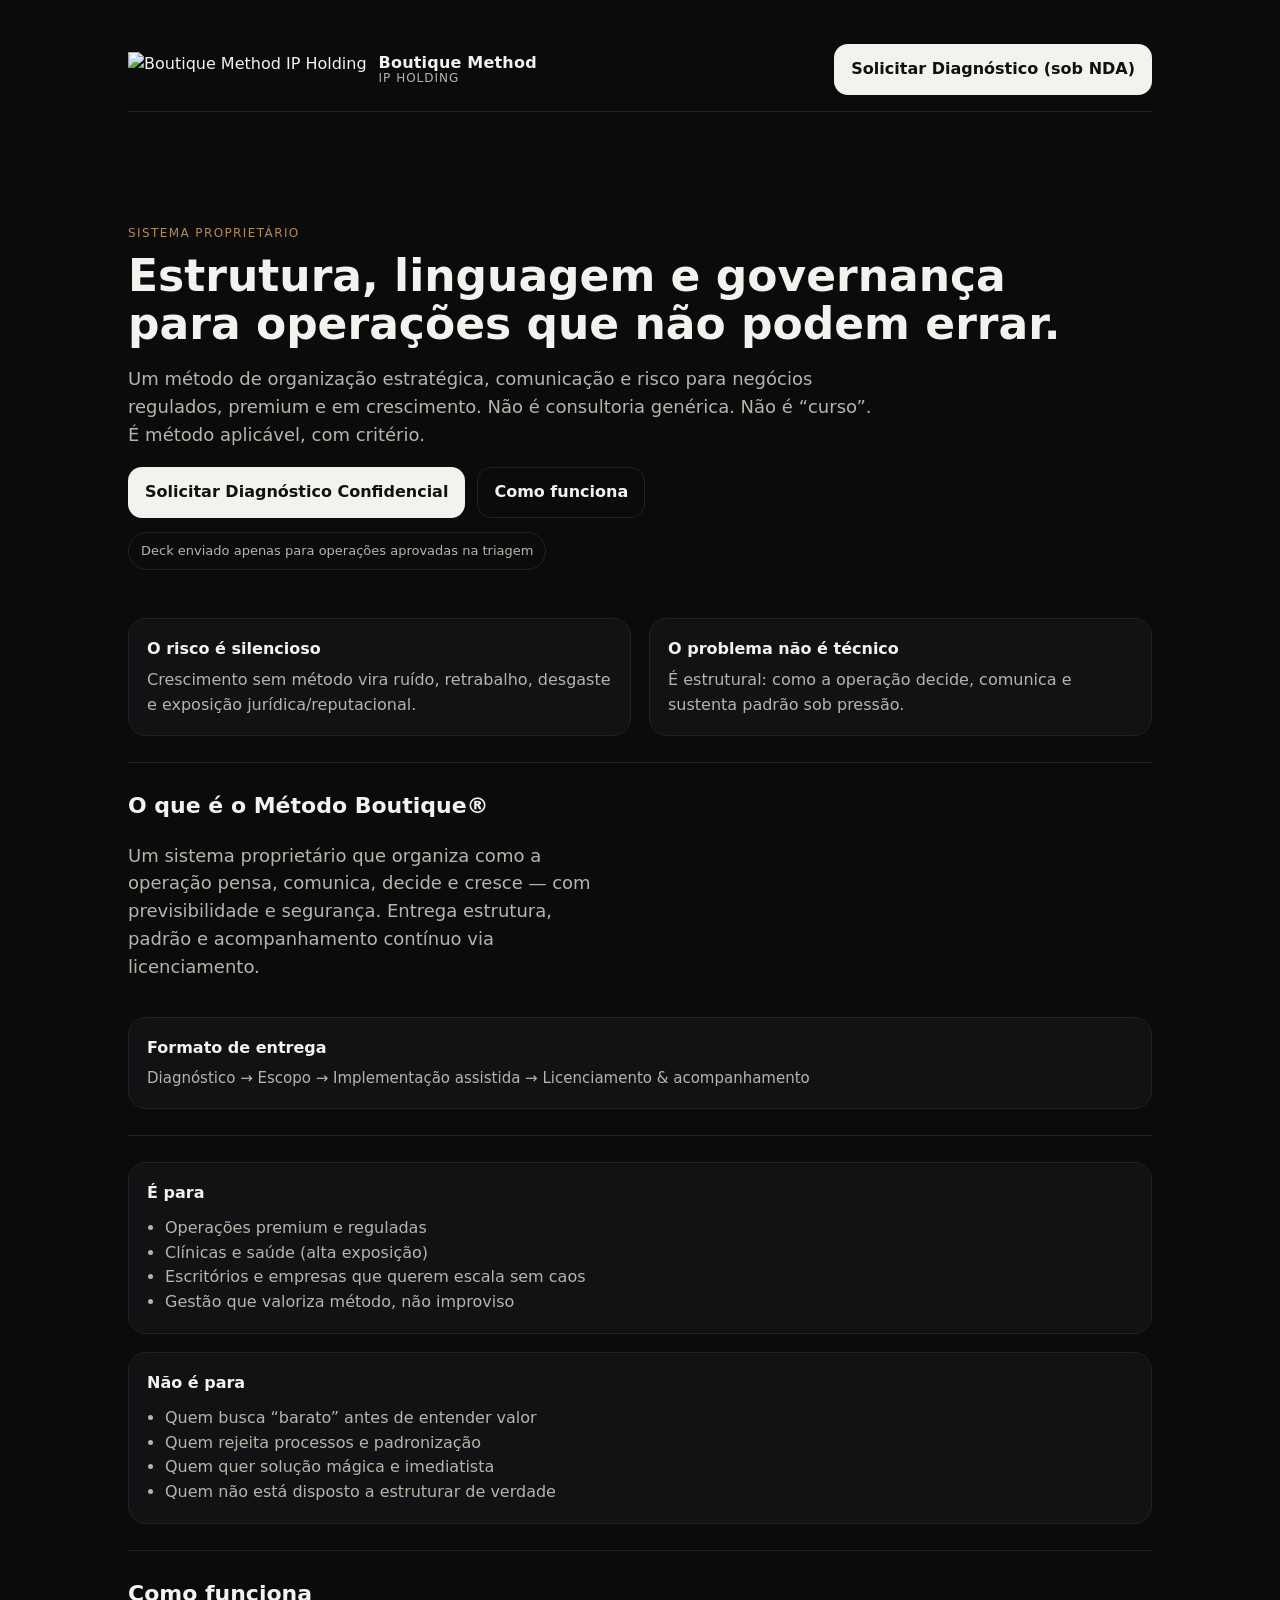
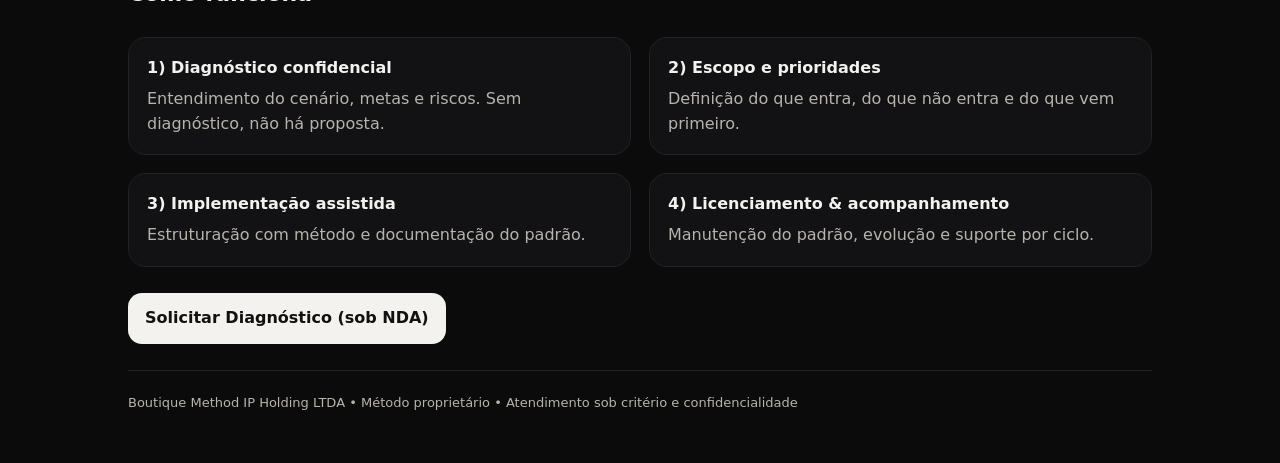
==== index.html @ 3e7aba1d "Add files via upload" ====
<!doctype html><html lang="pt-BR"><head><meta charset="utf-8"/><meta name="viewport" content="width=device-width,initial-scale=1"/><title>Método Boutique® | Boutique Method IP Holding</title><meta name="description" content="Estrutura, linguagem e governança para operações premium e reguladas."/><link rel="stylesheet" href="styles.css"/></head><body><header class="wrap"><nav class="nav"><a class="brand" href="index.html" aria-label="Boutique Method IP Holding"><img src="assets/logo-oficial.png" alt="Boutique Method IP Holding"/><div class="txt"><b>Boutique Method</b><span>IP HOLDING</span></div></a><a class="btn primary" href="diagnostico.html">Solicitar Diagnóstico (sob NDA)</a></nav></header><main class="wrap"><section style="padding:56px 0 22px"><div class="kicker">Sistema proprietário</div><h1>Estrutura, linguagem e governança<br/>para operações que não podem errar.</h1><p class="lead">Um método de organização estratégica, comunicação e risco para negócios regulados, premium e em crescimento. Não é consultoria genérica. Não é “curso”. É método aplicável, com critério.</p><div class="cta"><a class="btn primary" href="diagnostico.html">Solicitar Diagnóstico Confidencial</a><a class="btn ghost" href="#como-funciona">Como funciona</a></div><div style="margin-top:14px"><span class="pill">Deck enviado apenas para operações aprovadas na triagem</span></div></section><section class="grid" aria-label="Pilares macro"><div class="card"><h3>O risco é silencioso</h3><p>Crescimento sem método vira ruído, retrabalho, desgaste e exposição jurídica/reputacional.</p></div><div class="card"><h3>O problema não é técnico</h3><p>É estrutural: como a operação decide, comunica e sustenta padrão sob pressão.</p></div></section><section class="section" id="o-que-e"><div class="two"><div><h2>O que é o Método Boutique®</h2><p class="lead">Um sistema proprietário que organiza como a operação pensa, comunica, decide e cresce — com previsibilidade e segurança. Entrega estrutura, padrão e acompanhamento contínuo via licenciamento.</p></div><div class="card"><h3>Formato de entrega</h3><p class="lead" style="font-size:15px;margin:0">Diagnóstico → Escopo → Implementação assistida → Licenciamento & acompanhamento</p></div></div></section><section class="section" id="para-quem"><div class="two"><div class="card"><h3>É para</h3><ul class="list"><li>Operações premium e reguladas</li><li>Clínicas e saúde (alta exposição)</li><li>Escritórios e empresas que querem escala sem caos</li><li>Gestão que valoriza método, não improviso</li></ul></div><div class="card"><h3>Não é para</h3><ul class="list"><li>Quem busca “barato” antes de entender valor</li><li>Quem rejeita processos e padronização</li><li>Quem quer solução mágica e imediatista</li><li>Quem não está disposto a estruturar de verdade</li></ul></div></div></section><section class="section" id="como-funciona"><h2>Como funciona</h2><div class="grid"><div class="card"><h3>1) Diagnóstico confidencial</h3><p>Entendimento do cenário, metas e riscos. Sem diagnóstico, não há proposta.</p></div><div class="card"><h3>2) Escopo e prioridades</h3><p>Definição do que entra, do que não entra e do que vem primeiro.</p></div><div class="card"><h3>3) Implementação assistida</h3><p>Estruturação com método e documentação do padrão.</p></div><div class="card"><h3>4) Licenciamento & acompanhamento</h3><p>Manutenção do padrão, evolução e suporte por ciclo.</p></div></div><div class="cta" style="margin-top:18px"><a class="btn primary" href="diagnostico.html">Solicitar Diagnóstico (sob NDA)</a></div></section><footer class="footer">Boutique Method IP Holding LTDA • Método proprietário • Atendimento sob critério e confidencialidade</footer></main></body></html>
---- styles.css ----
:root{--bg:#0b0b0c;--card:#121214;--fg:#f3f2ef;--mut:#b8b4ab;--line:#222227;--gold:#b08d57;--bad:#ff6b6b;}
*{box-sizing:border-box}html,body{height:100%}
body{margin:0;font-family:system-ui,-apple-system,Segoe UI,Roboto,Inter,Arial,sans-serif;background:var(--bg);color:var(--fg);line-height:1.55}
a{color:inherit;text-decoration:none}
.wrap{max-width:1080px;margin:0 auto;padding:28px}
.nav{display:flex;align-items:center;justify-content:space-between;gap:16px;padding:16px 0;border-bottom:1px solid var(--line)}
.brand{display:flex;align-items:center;gap:12px;min-width:0}
.brand img{height:34px;width:auto;display:block}
.brand .txt{display:flex;flex-direction:column;line-height:1.1}
.brand .txt b{letter-spacing:.2px}.brand .txt span{color:var(--mut);font-size:12px;letter-spacing:1px;text-transform:uppercase}
.btn{display:inline-flex;align-items:center;justify-content:center;padding:12px 16px;border-radius:14px;font-weight:650;border:1px solid transparent}
.btn.primary{background:var(--fg);color:#111}.btn.ghost{background:transparent;border-color:var(--line);color:var(--fg)}
.kicker{color:var(--gold);text-transform:uppercase;letter-spacing:1.4px;font-size:12px}
h1{font-size:44px;line-height:1.08;margin:10px 0 12px}h2{font-size:22px;margin:0 0 10px}
.lead{color:var(--mut);font-size:18px;max-width:760px}
.cta{display:flex;gap:12px;flex-wrap:wrap;margin-top:16px}
.grid{display:grid;grid-template-columns:repeat(12,1fr);gap:18px;margin:26px 0}
.card{grid-column:span 6;background:var(--card);border:1px solid var(--line);border-radius:18px;padding:18px}
.card h3{margin:0 0 6px;font-size:16px}.card p{margin:0;color:var(--mut)}
.section{padding:26px 0;border-top:1px solid var(--line)}
.two{display:grid;grid-template-columns:1fr 1fr;gap:18px}
.list{margin:10px 0 0;padding-left:18px;color:var(--mut)}
.footer{padding:22px 0;color:var(--mut);border-top:1px solid var(--line);font-size:13px}
.form-card{background:var(--card);border:1px solid var(--line);border-radius:18px;padding:18px;margin:16px 0}
label{display:block;margin:12px 0 6px;color:var(--mut);font-size:13px}
input,select,textarea{width:100%;padding:12px 12px;border-radius:14px;border:1px solid var(--line);background:#0f0f12;color:var(--fg);outline:none}
textarea{min-height:110px;resize:vertical}
.row{display:grid;grid-template-columns:1fr 1fr;gap:12px}
.hint{font-size:13px;color:var(--mut);margin-top:10px}
.warn{color:var(--mut);border-left:3px solid var(--bad);padding-left:12px}
.pill{display:inline-flex;align-items:center;gap:8px;padding:8px 12px;border-radius:999px;border:1px solid var(--line);color:var(--mut);font-size:13px}
@media (max-width:820px){h1{font-size:34px}.card{grid-column:span 12}.two{grid-template-columns:1fr}.row{grid-template-columns:1fr}.brand .txt span{display:none}}
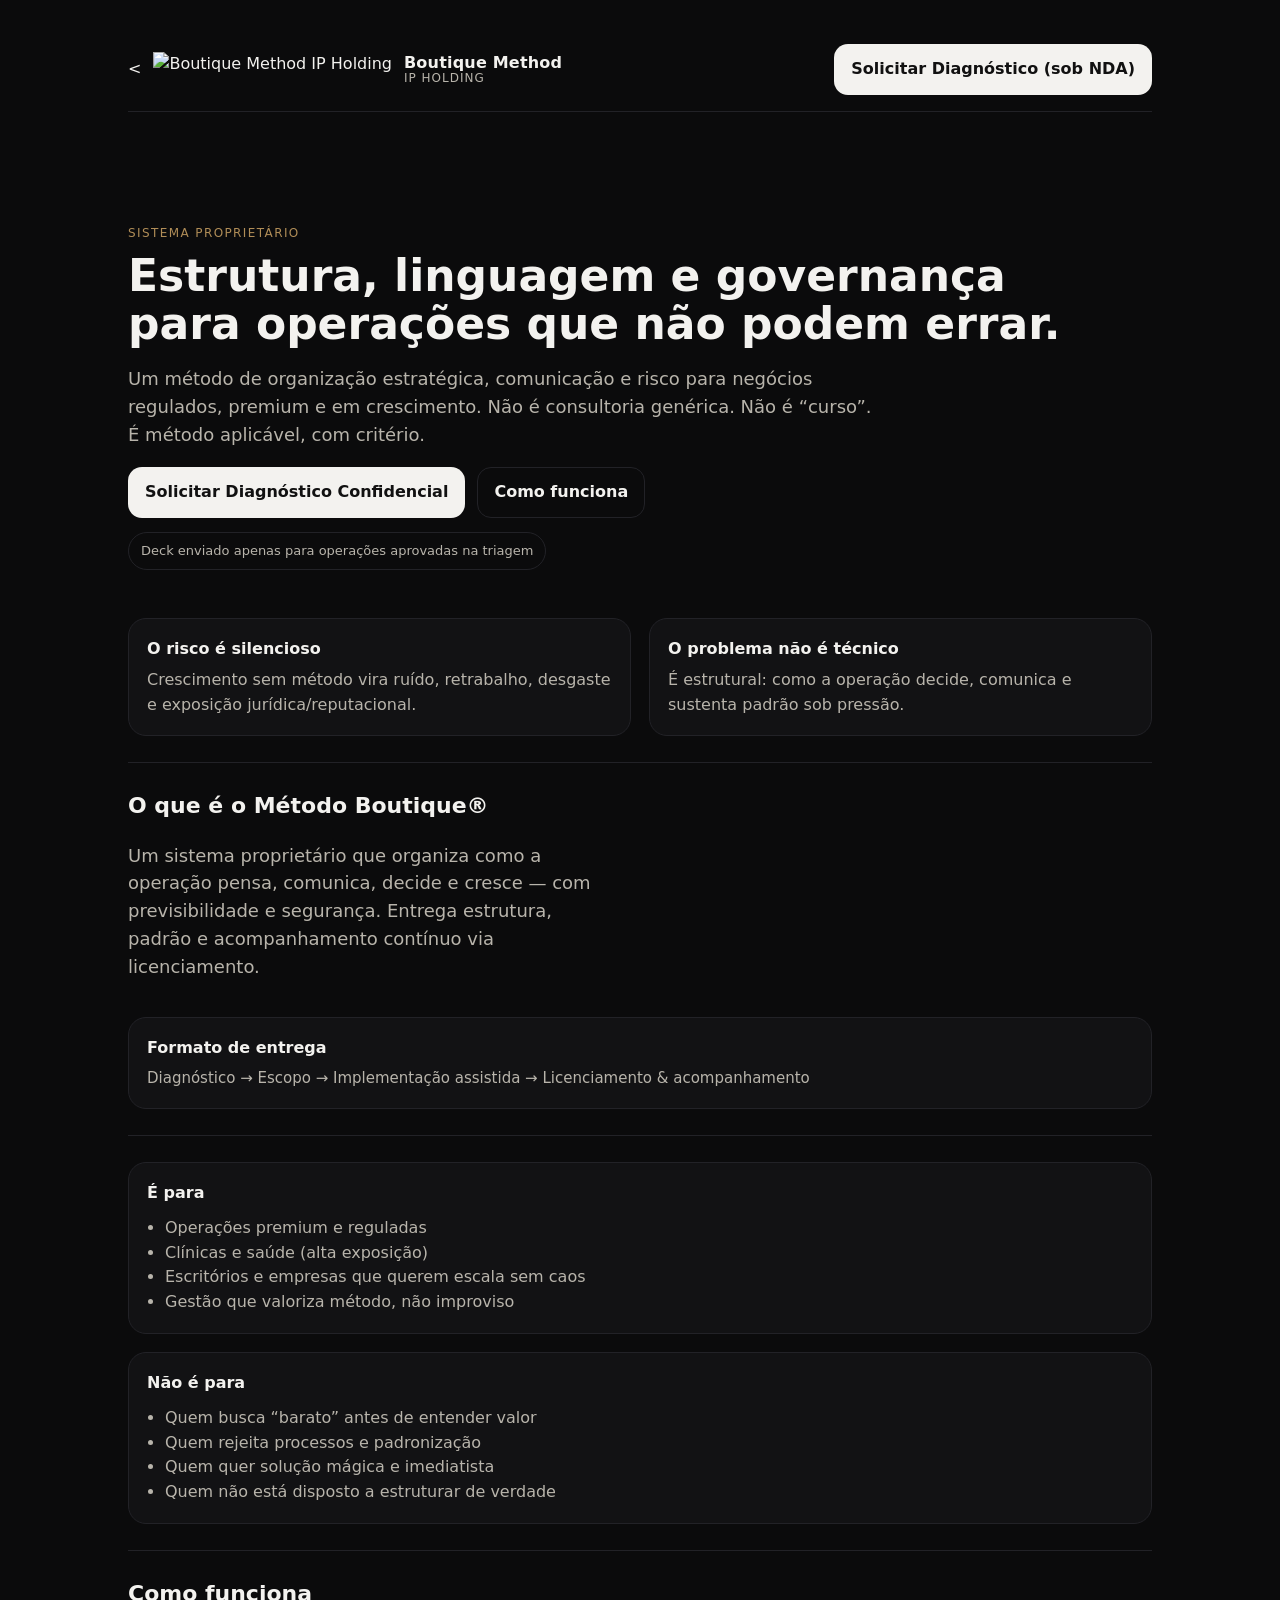
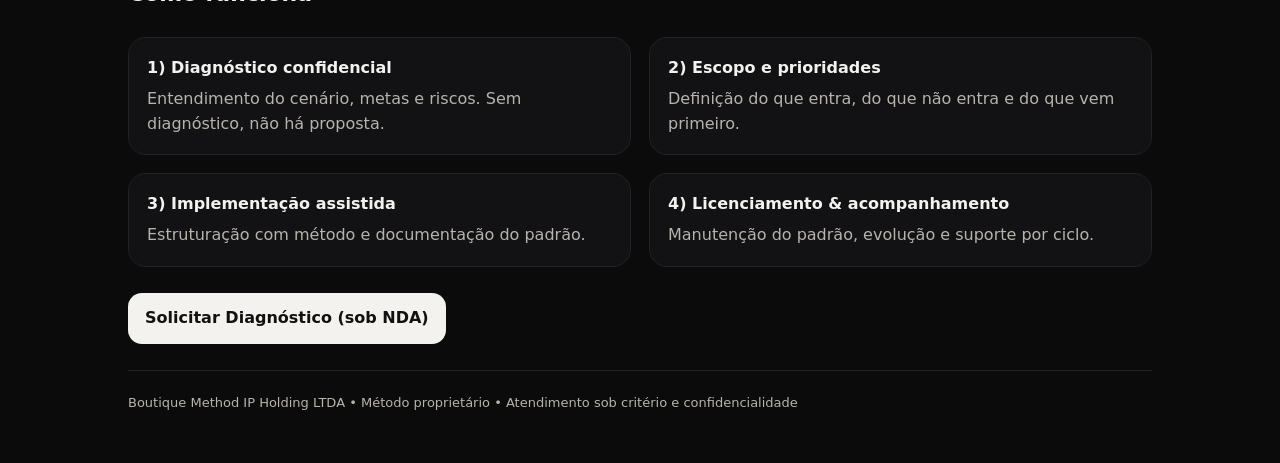
==== commit 6c861b79: "Update index.html" ====
--- a/index.html
+++ b/index.html
@@ -1 +1,2 @@
-<!doctype html><html lang="pt-BR"><head><meta charset="utf-8"/><meta name="viewport" content="width=device-width,initial-scale=1"/><title>Método Boutique® | Boutique Method IP Holding</title><meta name="description" content="Estrutura, linguagem e governança para operações premium e reguladas."/><link rel="stylesheet" href="styles.css"/></head><body><header class="wrap"><nav class="nav"><a class="brand" href="index.html" aria-label="Boutique Method IP Holding"><img src="assets/logo-oficial.png" alt="Boutique Method IP Holding"/><div class="txt"><b>Boutique Method</b><span>IP HOLDING</span></div></a><a class="btn primary" href="diagnostico.html">Solicitar Diagnóstico (sob NDA)</a></nav></header><main class="wrap"><section style="padding:56px 0 22px"><div class="kicker">Sistema proprietário</div><h1>Estrutura, linguagem e governança<br/>para operações que não podem errar.</h1><p class="lead">Um método de organização estratégica, comunicação e risco para negócios regulados, premium e em crescimento. Não é consultoria genérica. Não é “curso”. É método aplicável, com critério.</p><div class="cta"><a class="btn primary" href="diagnostico.html">Solicitar Diagnóstico Confidencial</a><a class="btn ghost" href="#como-funciona">Como funciona</a></div><div style="margin-top:14px"><span class="pill">Deck enviado apenas para operações aprovadas na triagem</span></div></section><section class="grid" aria-label="Pilares macro"><div class="card"><h3>O risco é silencioso</h3><p>Crescimento sem método vira ruído, retrabalho, desgaste e exposição jurídica/reputacional.</p></div><div class="card"><h3>O problema não é técnico</h3><p>É estrutural: como a operação decide, comunica e sustenta padrão sob pressão.</p></div></section><section class="section" id="o-que-e"><div class="two"><div><h2>O que é o Método Boutique®</h2><p class="lead">Um sistema proprietário que organiza como a operação pensa, comunica, decide e cresce — com previsibilidade e segurança. Entrega estrutura, padrão e acompanhamento contínuo via licenciamento.</p></div><div class="card"><h3>Formato de entrega</h3><p class="lead" style="font-size:15px;margin:0">Diagnóstico → Escopo → Implementação assistida → Licenciamento & acompanhamento</p></div></div></section><section class="section" id="para-quem"><div class="two"><div class="card"><h3>É para</h3><ul class="list"><li>Operações premium e reguladas</li><li>Clínicas e saúde (alta exposição)</li><li>Escritórios e empresas que querem escala sem caos</li><li>Gestão que valoriza método, não improviso</li></ul></div><div class="card"><h3>Não é para</h3><ul class="list"><li>Quem busca “barato” antes de entender valor</li><li>Quem rejeita processos e padronização</li><li>Quem quer solução mágica e imediatista</li><li>Quem não está disposto a estruturar de verdade</li></ul></div></div></section><section class="section" id="como-funciona"><h2>Como funciona</h2><div class="grid"><div class="card"><h3>1) Diagnóstico confidencial</h3><p>Entendimento do cenário, metas e riscos. Sem diagnóstico, não há proposta.</p></div><div class="card"><h3>2) Escopo e prioridades</h3><p>Definição do que entra, do que não entra e do que vem primeiro.</p></div><div class="card"><h3>3) Implementação assistida</h3><p>Estruturação com método e documentação do padrão.</p></div><div class="card"><h3>4) Licenciamento & acompanhamento</h3><p>Manutenção do padrão, evolução e suporte por ciclo.</p></div></div><div class="cta" style="margin-top:18px"><a class="btn primary" href="diagnostico.html">Solicitar Diagnóstico (sob NDA)</a></div></section><footer class="footer">Boutique Method IP Holding LTDA • Método proprietário • Atendimento sob critério e confidencialidade</footer></main></body></html>+<!doctype html><html lang="pt-BR"><head><meta charset="utf-8"/><meta name="viewport" content="width=device-width,initial-scale=1"/><title>Método Boutique® | Boutique Method IP Holding</title><meta name="description" content="Estrutura, linguagem e governança para operações premium e reguladas."/><link rel="stylesheet" href="styles.css"/></head><body><header class="wrap"><nav class="nav"><a class="brand" href="index.html" aria-label="Boutique Method IP Holding"><<img src="assets/Logo_Boutique_Method_IP_Oficial.png" ...
+" alt="Boutique Method IP Holding"/><div class="txt"><b>Boutique Method</b><span>IP HOLDING</span></div></a><a class="btn primary" href="diagnostico.html">Solicitar Diagnóstico (sob NDA)</a></nav></header><main class="wrap"><section style="padding:56px 0 22px"><div class="kicker">Sistema proprietário</div><h1>Estrutura, linguagem e governança<br/>para operações que não podem errar.</h1><p class="lead">Um método de organização estratégica, comunicação e risco para negócios regulados, premium e em crescimento. Não é consultoria genérica. Não é “curso”. É método aplicável, com critério.</p><div class="cta"><a class="btn primary" href="diagnostico.html">Solicitar Diagnóstico Confidencial</a><a class="btn ghost" href="#como-funciona">Como funciona</a></div><div style="margin-top:14px"><span class="pill">Deck enviado apenas para operações aprovadas na triagem</span></div></section><section class="grid" aria-label="Pilares macro"><div class="card"><h3>O risco é silencioso</h3><p>Crescimento sem método vira ruído, retrabalho, desgaste e exposição jurídica/reputacional.</p></div><div class="card"><h3>O problema não é técnico</h3><p>É estrutural: como a operação decide, comunica e sustenta padrão sob pressão.</p></div></section><section class="section" id="o-que-e"><div class="two"><div><h2>O que é o Método Boutique®</h2><p class="lead">Um sistema proprietário que organiza como a operação pensa, comunica, decide e cresce — com previsibilidade e segurança. Entrega estrutura, padrão e acompanhamento contínuo via licenciamento.</p></div><div class="card"><h3>Formato de entrega</h3><p class="lead" style="font-size:15px;margin:0">Diagnóstico → Escopo → Implementação assistida → Licenciamento & acompanhamento</p></div></div></section><section class="section" id="para-quem"><div class="two"><div class="card"><h3>É para</h3><ul class="list"><li>Operações premium e reguladas</li><li>Clínicas e saúde (alta exposição)</li><li>Escritórios e empresas que querem escala sem caos</li><li>Gestão que valoriza método, não improviso</li></ul></div><div class="card"><h3>Não é para</h3><ul class="list"><li>Quem busca “barato” antes de entender valor</li><li>Quem rejeita processos e padronização</li><li>Quem quer solução mágica e imediatista</li><li>Quem não está disposto a estruturar de verdade</li></ul></div></div></section><section class="section" id="como-funciona"><h2>Como funciona</h2><div class="grid"><div class="card"><h3>1) Diagnóstico confidencial</h3><p>Entendimento do cenário, metas e riscos. Sem diagnóstico, não há proposta.</p></div><div class="card"><h3>2) Escopo e prioridades</h3><p>Definição do que entra, do que não entra e do que vem primeiro.</p></div><div class="card"><h3>3) Implementação assistida</h3><p>Estruturação com método e documentação do padrão.</p></div><div class="card"><h3>4) Licenciamento & acompanhamento</h3><p>Manutenção do padrão, evolução e suporte por ciclo.</p></div></div><div class="cta" style="margin-top:18px"><a class="btn primary" href="diagnostico.html">Solicitar Diagnóstico (sob NDA)</a></div></section><footer class="footer">Boutique Method IP Holding LTDA • Método proprietário • Atendimento sob critério e confidencialidade</footer></main></body></html>
